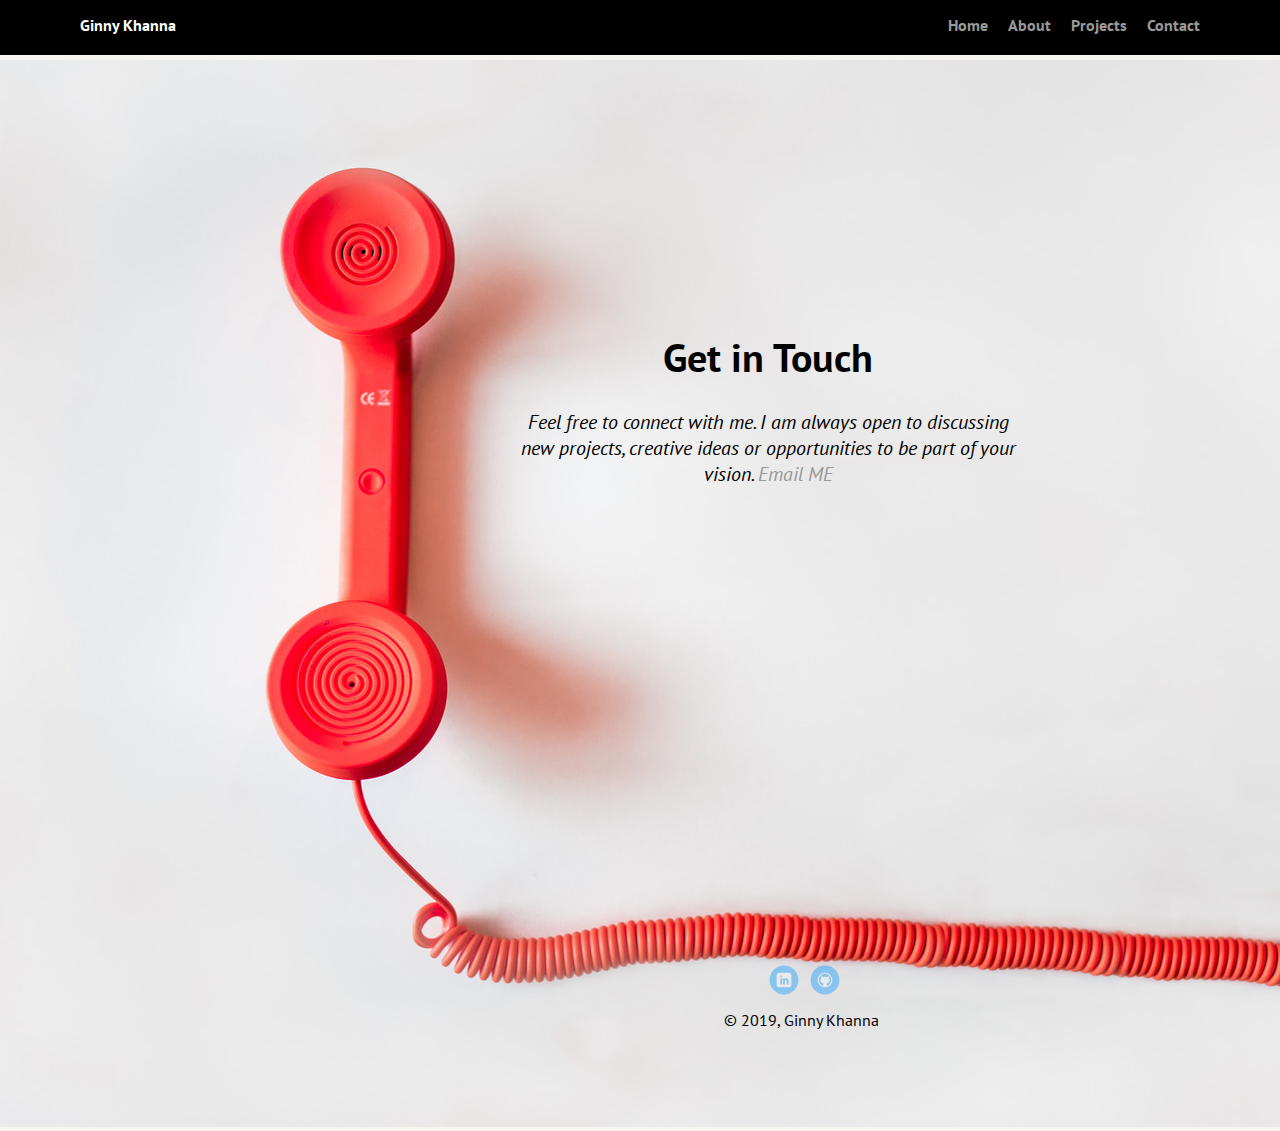
==== contact.html @ d36c37f0 "Initial commit" ====
<!doctype html>
<html lang="en">
<head>
  <meta charset="utf-8">
  <title>Ginny Khanna's Profile</title>
  <meta name="viewport" content="width=device-width, initial-scale=1.0">
  <link rel="stylesheet" href="styles.css">
  <!-- <link href="https://fonts.googleapis.com/css?family=Muli%7CRoboto:400,300,500,700,900" rel="stylesheet"> -->
  <link href="https://fonts.googleapis.com/css?family=PT+Sans&display=swap" rel="stylesheet">
</head>
  <body >

    <nav class="main-nav">
      <ul class="nav">
        <li class="name">Ginny Khanna</li>
        <li><a href="index.html">Home</a></li>
        <li><a href="about.html">About</a></li>
        <li><a href="projects.html">Projects</a></li>
        <li><a href="contact.html">Contact</a></li>
      </ul>
    </nav>
  
      <div class="container">
       
        <img src="images/contact.jpg" alt="Red telephone with cord" class="profile-image">
        <div class="centered"> 
          <h1>Get in Touch</h1>   
          <em>Feel free to connect with me. I am always open to discussing new projects, creative ideas or opportunities to be part of your vision. 
          <a href="mailto:treehouseproject@example.com">Email ME</a></em>
        </div>

        <div class="bottom"> 
          <footer >
            <ul>
              <!-- <li><a href="#" class="social twitter">Twitter</a></li> -->
              <li><a href="https://www.linkedin.com/in/ginnykhanna" class="social linkedin">LinkedIn</a></li>
              <li><a href="https://github.com/ginny-k" class="social github">Github</a></li>
            </ul>
            <p class="copyright">&copy; 2019, Ginny Khanna</p>
          </footer>
        </div> 
      </div>  

  </body>
  </html>
---- styles.css ----
/* Global Layout Set-up */
* { 
  box-sizing: border-box;
}
  
body {
  margin: 0;
  padding: 0;
  text-align: center;
  /* font-family: 'Roboto', sans-serif; */
  font-family: 'PT Sans', sans-serif;
  color: #222;
  background: #f7f5f0;
}
/* Link Styles */

a {
  text-decoration: none;
  color: #999;
}
a:hover {
  color: #6633ff;
}

/* Section Styles */

.main-nav {
  width: 100%;
  background: black;
  min-height: 30px;
  padding: 10px;
  position: fixed;
  text-align: center;
}
.nav {
  display: flex;
  justify-content: space-around;
  font-weight: 700;
  list-style-type: none;
  margin: 0 auto;
  padding: 0;
}

.nav .name {
    display: block;
    margin-right: auto;
    color: white;
}
.nav li {
  padding: 5px 10px 10px 10px;
}
.nav a {
  transition: all .5s;
}
.nav a:hover {
  color: white
}

header {
  text-align: center;
  background-size: cover;
  overflow: hidden;
  padding-top: 60px;
}
header {
  line-height: 1.5;
}
header .profile-image {
  margin-top: 70px;
  width: 200px;
  height: 200px;
  border-radius: 50%;
  border: 0.5px solid #d1dbe6;
  transition: all .5s;
}
header .profile-image:hover {
  transform: scale(1.2) rotateY(20deg);
}
.tag {
  /* background-color: #8d8a8a; */
  color: white;
  padding: 10px;
  border-radius: 5px;
  display: table;
  margin: 10px auto;
} 
.location {
  background-color: black;
  color: whitesmoke;
}
.card {
  margin: 30px;
  padding: 20px 40px 40px;
  max-width: 500px;
  text-align: left;
  background: #fff;
  border-bottom: 4px solid #ccc;
  border-radius: 6px;
  transition: all .5s;
}
.card:hover {
  border-color: #ff99ff;
}

ul.skills {
  padding: 0;
  text-align: center;
}

.skills li {
  border-radius: 6px;
  display: inline-block;
  background: #968873;
  color: white;
  padding: 5px 10px;
  margin: 2px;
}

.skills li:nth-child(odd) {
  background: #0b5d94;
}

footer {
  width: 100%;
  min-height: 30px;
  padding: 20px 0 40px 20px;
}

footer .copyright {
  top: -8px;
  font-size: .75em;
}

footer ul {
  list-style-type: none;
  margin: 0;
  padding: 0;
}

footer ul li {
  display: inline-block;
}

a.social {
  display: inline-block;
  text-indent: -9999px;
  margin-left: 5px;
  width: 30px;
  height: 30px;
  background-size: 30px 30px;
  opacity: .4;
  transition: all .5s;
}
a.twitter {
  background-image: url(images/twitter.svg);
}
a.linkedin {
  background-image: url(images/linkedin.svg);
}
a.github {
  background-image: url(images/github.svg);
}
a.social:hover {
  opacity: 1;
}
.clearfix {
  clear: both;
}

/* Styles for larger screens */
@media screen and (min-width: 720px) {
  
  .flex {
      display: -ms-flexbox;      /* TWEENER - IE 10 */
      display: flex; 
      max-width: 1200px;
      -ms-flex-pack: distribute;
      justify-content: space-around;
      margin: 0 auto;
  }

  header {
    min-height: 470px;
  }

  .nav {
    max-width: 1200px;
    padding: 0 30px;
  }


  main {
    padding-top: 20px;
  }

  main p {
    line-height: 1.6em;
  }

  footer {
    font-size: 1.3em;
    max-width: 1200px;
    margin: 40px auto;
  }

}

.section-image {
  margin-top: 5px;
  align-self: auto;
  width: 420px;
  height: 250px;
  border-radius: 5%;
  border: 0.5px solid white;
  transition: all .5s;
}

.container{
  position: relative;
  z-index: -1;
  padding-top:60px;
  text-align: center;
  color: black;
}

.centered{
  position: absolute;
  top: 35%;
  left: 60%;
  transform: translate(-50%, -50%);
  font-size: 20px;
}

.bottom{
  position: absolute;
  top:80%; 
  left:55%;
} 

.about-bg{
  background: url('images/aboutme.jpg') no-repeat top center ;
}

.index-bg{
  background: url('images/boston.jpg') no-repeat top center ;
}
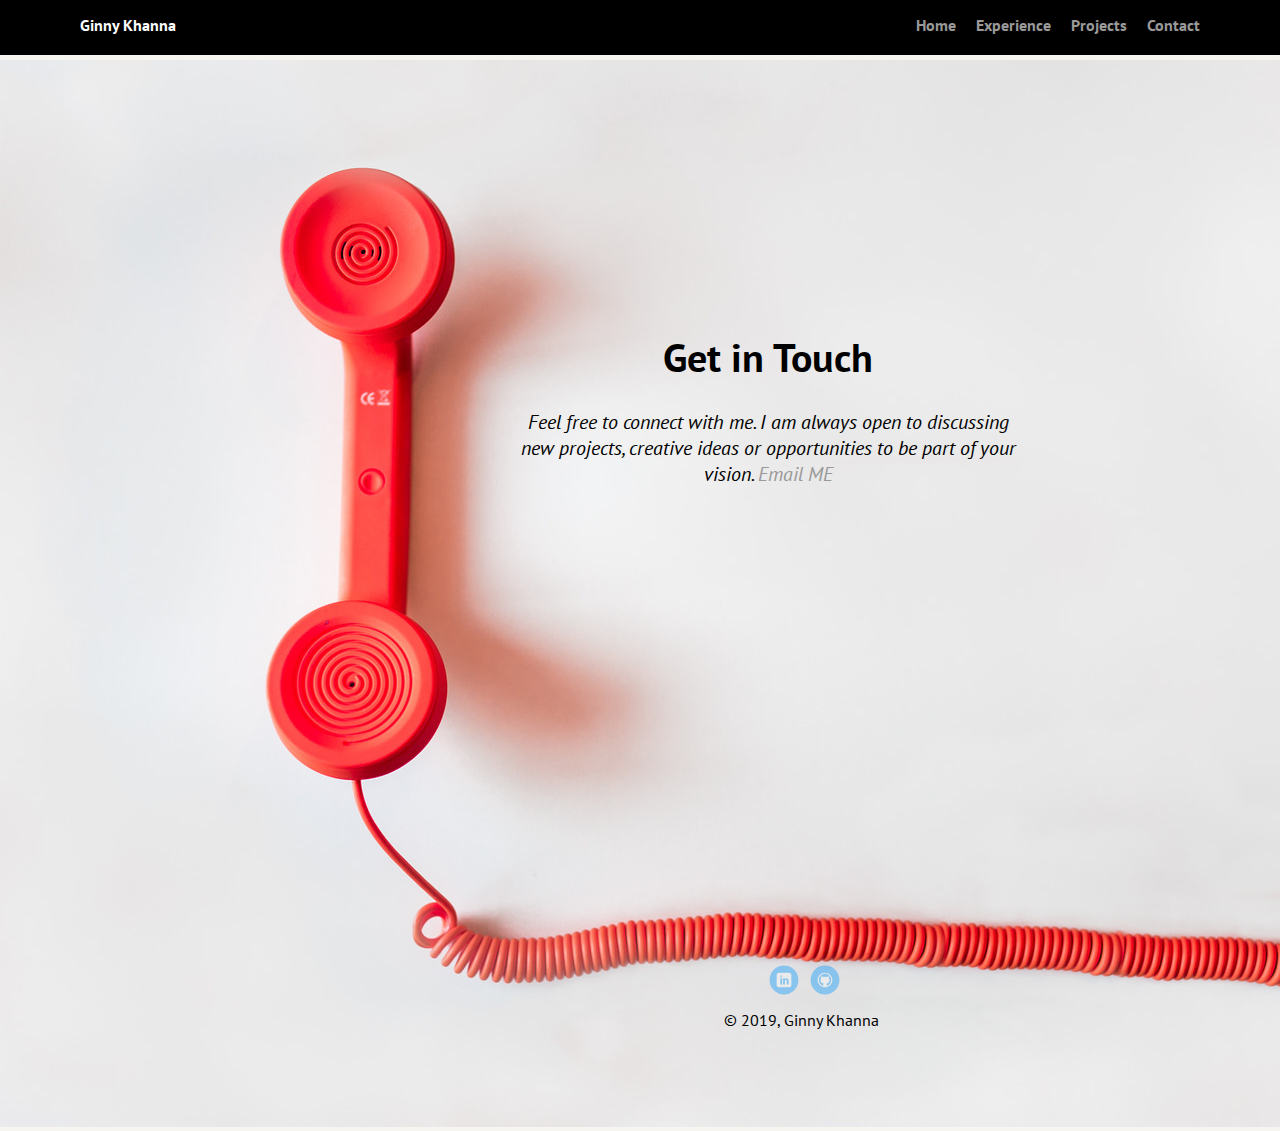
==== commit 9c8369e3: "Added Experience link and target attributes to anchor tags" ====
--- a/contact.html
+++ b/contact.html
@@ -13,10 +13,10 @@
     <nav class="main-nav">
       <ul class="nav">
         <li class="name">Ginny Khanna</li>
-        <li><a href="index.html">Home</a></li>
-        <li><a href="about.html">About</a></li>
-        <li><a href="projects.html">Projects</a></li>
-        <li><a href="contact.html">Contact</a></li>
+        <li><a href="index.html" target="_blank">Home</a></li>
+        <li><a href="experience.html" target="_blank">Experience</a></li>
+        <li><a href="projects.html" target="_blank">Projects</a></li>
+        <li><a href="contact.html" target="_blank">Contact</a></li>
       </ul>
     </nav>
   
@@ -26,15 +26,15 @@
         <div class="centered"> 
           <h1>Get in Touch</h1>   
           <em>Feel free to connect with me. I am always open to discussing new projects, creative ideas or opportunities to be part of your vision. 
-          <a href="mailto:treehouseproject@example.com">Email ME</a></em>
+          <a href="mailto:treehouseproject@example.com" target="_blank">Email ME</a></em>
         </div>
 
         <div class="bottom"> 
           <footer >
             <ul>
               <!-- <li><a href="#" class="social twitter">Twitter</a></li> -->
-              <li><a href="https://www.linkedin.com/in/ginnykhanna" class="social linkedin">LinkedIn</a></li>
-              <li><a href="https://github.com/ginny-k" class="social github">Github</a></li>
+              <li><a href="https://www.linkedin.com/in/ginnykhanna" class="social linkedin" target="_blank">LinkedIn</a></li>
+              <li><a href="https://github.com/ginny-k" class="social github" target="_blank">Github</a></li>
             </ul>
             <p class="copyright">&copy; 2019, Ginny Khanna</p>
           </footer>
